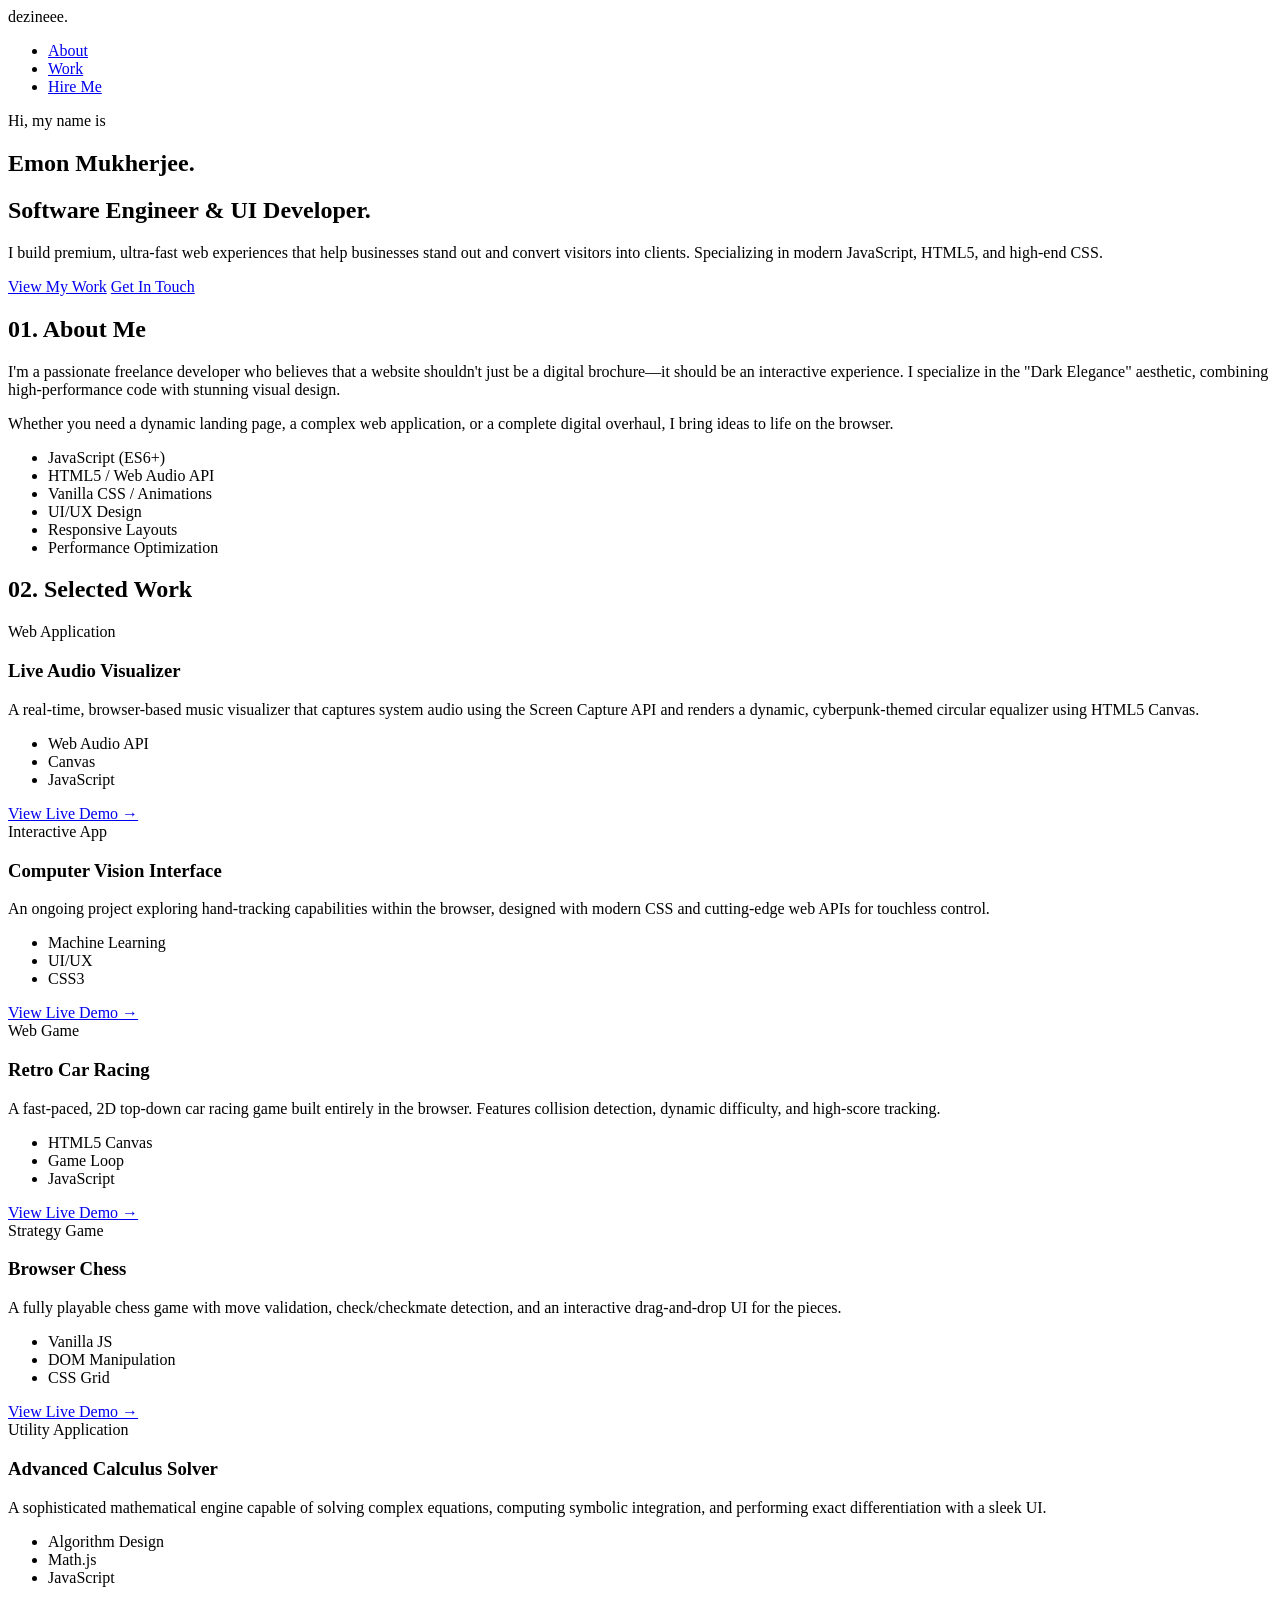
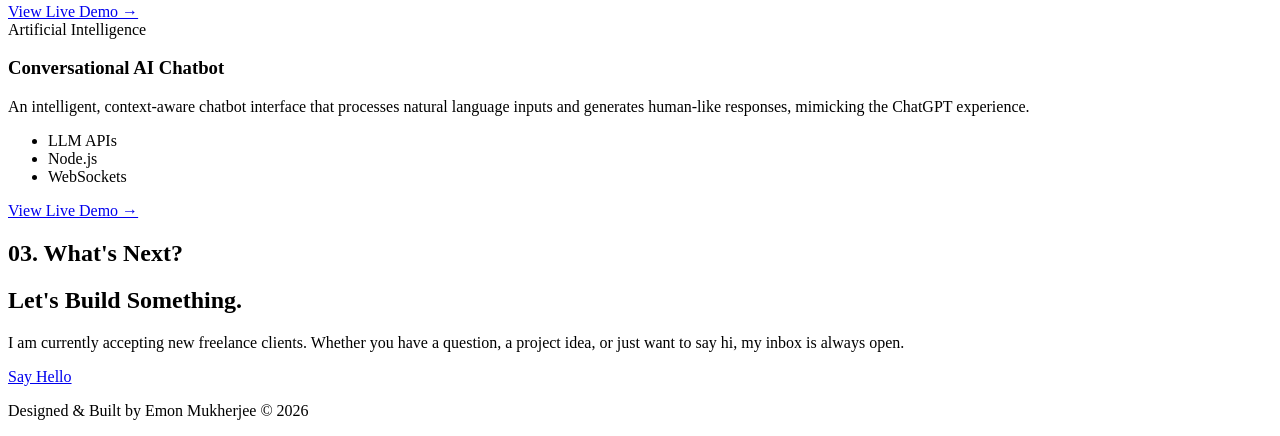
==== index.html @ e7bcaa03 "initial upload" ====
<!DOCTYPE html>
<html lang="en">
<head>
    <meta charset="UTF-8">
    <meta name="viewport" content="width=device-width, initial-scale=1.0">
    <title>dezineee | Premium Web Development</title>
    <meta name="description" content="Portfolio of dezineee by Emon Mukherjee, specializing in premium, high-performance UI and web applications.">
    <link rel="stylesheet" href="style.css">
    <link href="https://fonts.googleapis.com/css2?family=Inter:wght@300;400;600;800&family=Outfit:wght@500;700&display=swap" rel="stylesheet">
</head>
<body>
    <div id="cursor-glow"></div>

    <nav>
        <div class="logo">dezineee.</div>
        <ul class="nav-links">
            <li><a href="#about">About</a></li>
            <li><a href="#projects">Work</a></li>
            <li><a href="#contact" class="btn-nav">Hire Me</a></li>
        </ul>
    </nav>

    <main>
        <!-- Hero Section -->
        <section id="hero" class="fullscreen-section">
            <div class="hero-content reveal">
                <p class="subtitle">Hi, my name is</p>
                <h1 class="glitch-text" data-text="Emon Mukherjee.">Emon Mukherjee.</h1>
                <h2 class="gradient-text">Software Engineer & UI Developer.</h2>
                <p class="description">
                    I build premium, ultra-fast web experiences that help businesses stand out and convert visitors into clients. Specializing in modern JavaScript, HTML5, and high-end CSS.
                </p>
                <div class="hero-cta">
                    <a href="#projects" class="btn primary">View My Work</a>
                    <a href="#contact" class="btn secondary">Get In Touch</a>
                </div>
            </div>
        </section>

        <!-- About/Skills Section -->
        <section id="about" class="content-section">
            <div class="container reveal">
                <h2 class="section-title">01. About Me</h2>
                <div class="about-grid">
                    <div class="about-text">
                        <p>I'm a passionate freelance developer who believes that a website shouldn't just be a digital brochure—it should be an interactive experience. I specialize in the "Dark Elegance" aesthetic, combining high-performance code with stunning visual design.</p>
                        <p>Whether you need a dynamic landing page, a complex web application, or a complete digital overhaul, I bring ideas to life on the browser.</p>
                        
                        <ul class="skills-list">
                            <li>JavaScript (ES6+)</li>
                            <li>HTML5 / Web Audio API</li>
                            <li>Vanilla CSS / Animations</li>
                            <li>UI/UX Design</li>
                            <li>Responsive Layouts</li>
                            <li>Performance Optimization</li>
                        </ul>
                    </div>
                    <div class="about-image">
                        <div class="image-wrapper">
                            <!-- Placeholder for an actual photo or abstract graphic -->
                            <div class="abstract-graphic"></div>
                        </div>
                    </div>
                </div>
            </div>
        </section>

        <!-- Projects Section -->
        <section id="projects" class="content-section">
            <div class="container reveal">
                <h2 class="section-title">02. Selected Work</h2>
                <div class="projects-grid">
                    
                    <!-- Project 1 -->
                    <div class="project-card glass-panel tilt-element">
                        <div class="project-content">
                            <span class="project-overline">Web Application</span>
                            <h3 class="project-title">Live Audio Visualizer</h3>
                            <p class="project-description">A real-time, browser-based music visualizer that captures system audio using the Screen Capture API and renders a dynamic, cyberpunk-themed circular equalizer using HTML5 Canvas.</p>
                            <ul class="project-tech">
                                <li>Web Audio API</li>
                                <li>Canvas</li>
                                <li>JavaScript</li>
                            </ul>
                            <div class="project-links">
                                <a href="#" target="_blank" class="project-link">View Live Demo &rarr;</a>
                            </div>
                        </div>
                    </div>

                    <!-- Project 2 -->
                    <div class="project-card glass-panel tilt-element">
                        <div class="project-content">
                            <span class="project-overline">Interactive App</span>
                            <h3 class="project-title">Computer Vision Interface</h3>
                            <p class="project-description">An ongoing project exploring hand-tracking capabilities within the browser, designed with modern CSS and cutting-edge web APIs for touchless control.</p>
                            <ul class="project-tech">
                                <li>Machine Learning</li>
                                <li>UI/UX</li>
                                <li>CSS3</li>
                            </ul>
                            <div class="project-links">
                                <a href="#" target="_blank" class="project-link">View Live Demo &rarr;</a>
                            </div>
                        </div>
                    </div>

                    <!-- Project 3 -->
                    <div class="project-card glass-panel tilt-element">
                        <div class="project-content">
                            <span class="project-overline">Web Game</span>
                            <h3 class="project-title">Retro Car Racing</h3>
                            <p class="project-description">A fast-paced, 2D top-down car racing game built entirely in the browser. Features collision detection, dynamic difficulty, and high-score tracking.</p>
                            <ul class="project-tech">
                                <li>HTML5 Canvas</li>
                                <li>Game Loop</li>
                                <li>JavaScript</li>
                            </ul>
                            <div class="project-links">
                                <a href="#" target="_blank" class="project-link">View Live Demo &rarr;</a>
                            </div>
                        </div>
                    </div>

                    <!-- Project 4 -->
                    <div class="project-card glass-panel tilt-element">
                        <div class="project-content">
                            <span class="project-overline">Strategy Game</span>
                            <h3 class="project-title">Browser Chess</h3>
                            <p class="project-description">A fully playable chess game with move validation, check/checkmate detection, and an interactive drag-and-drop UI for the pieces.</p>
                            <ul class="project-tech">
                                <li>Vanilla JS</li>
                                <li>DOM Manipulation</li>
                                <li>CSS Grid</li>
                            </ul>
                            <div class="project-links">
                                <a href="#" target="_blank" class="project-link">View Live Demo &rarr;</a>
                            </div>
                        </div>
                    </div>

                    <!-- Project 5 -->
                    <div class="project-card glass-panel tilt-element">
                        <div class="project-content">
                            <span class="project-overline">Utility Application</span>
                            <h3 class="project-title">Advanced Calculus Solver</h3>
                            <p class="project-description">A sophisticated mathematical engine capable of solving complex equations, computing symbolic integration, and performing exact differentiation with a sleek UI.</p>
                            <ul class="project-tech">
                                <li>Algorithm Design</li>
                                <li>Math.js</li>
                                <li>JavaScript</li>
                            </ul>
                            <div class="project-links">
                                <a href="#" target="_blank" class="project-link">View Live Demo &rarr;</a>
                            </div>
                        </div>
                    </div>

                    <!-- Project 6 -->
                    <div class="project-card glass-panel tilt-element">
                        <div class="project-content">
                            <span class="project-overline">Artificial Intelligence</span>
                            <h3 class="project-title">Conversational AI Chatbot</h3>
                            <p class="project-description">An intelligent, context-aware chatbot interface that processes natural language inputs and generates human-like responses, mimicking the ChatGPT experience.</p>
                            <ul class="project-tech">
                                <li>LLM APIs</li>
                                <li>Node.js</li>
                                <li>WebSockets</li>
                            </ul>
                            <div class="project-links">
                                <a href="#" target="_blank" class="project-link">View Live Demo &rarr;</a>
                            </div>
                        </div>
                    </div>

                </div>
            </div>
        </section>

        <!-- Contact Section -->
        <section id="contact" class="fullscreen-section contact-section">
            <div class="container reveal center-text">
                <h2 class="section-title">03. What's Next?</h2>
                <h1 class="big-heading">Let's Build Something.</h1>
                <p class="description max-width-center">
                    I am currently accepting new freelance clients. Whether you have a question, a project idea, or just want to say hi, my inbox is always open.
                </p>
                <a href="mailto:hello@example.com" class="btn primary massive">Say Hello</a>
            </div>
        </section>
    </main>

    <footer>
        <p>Designed & Built by Emon Mukherjee &copy; 2026</p>
    </footer>

    <script src="script.js"></script>
</body>
</html>
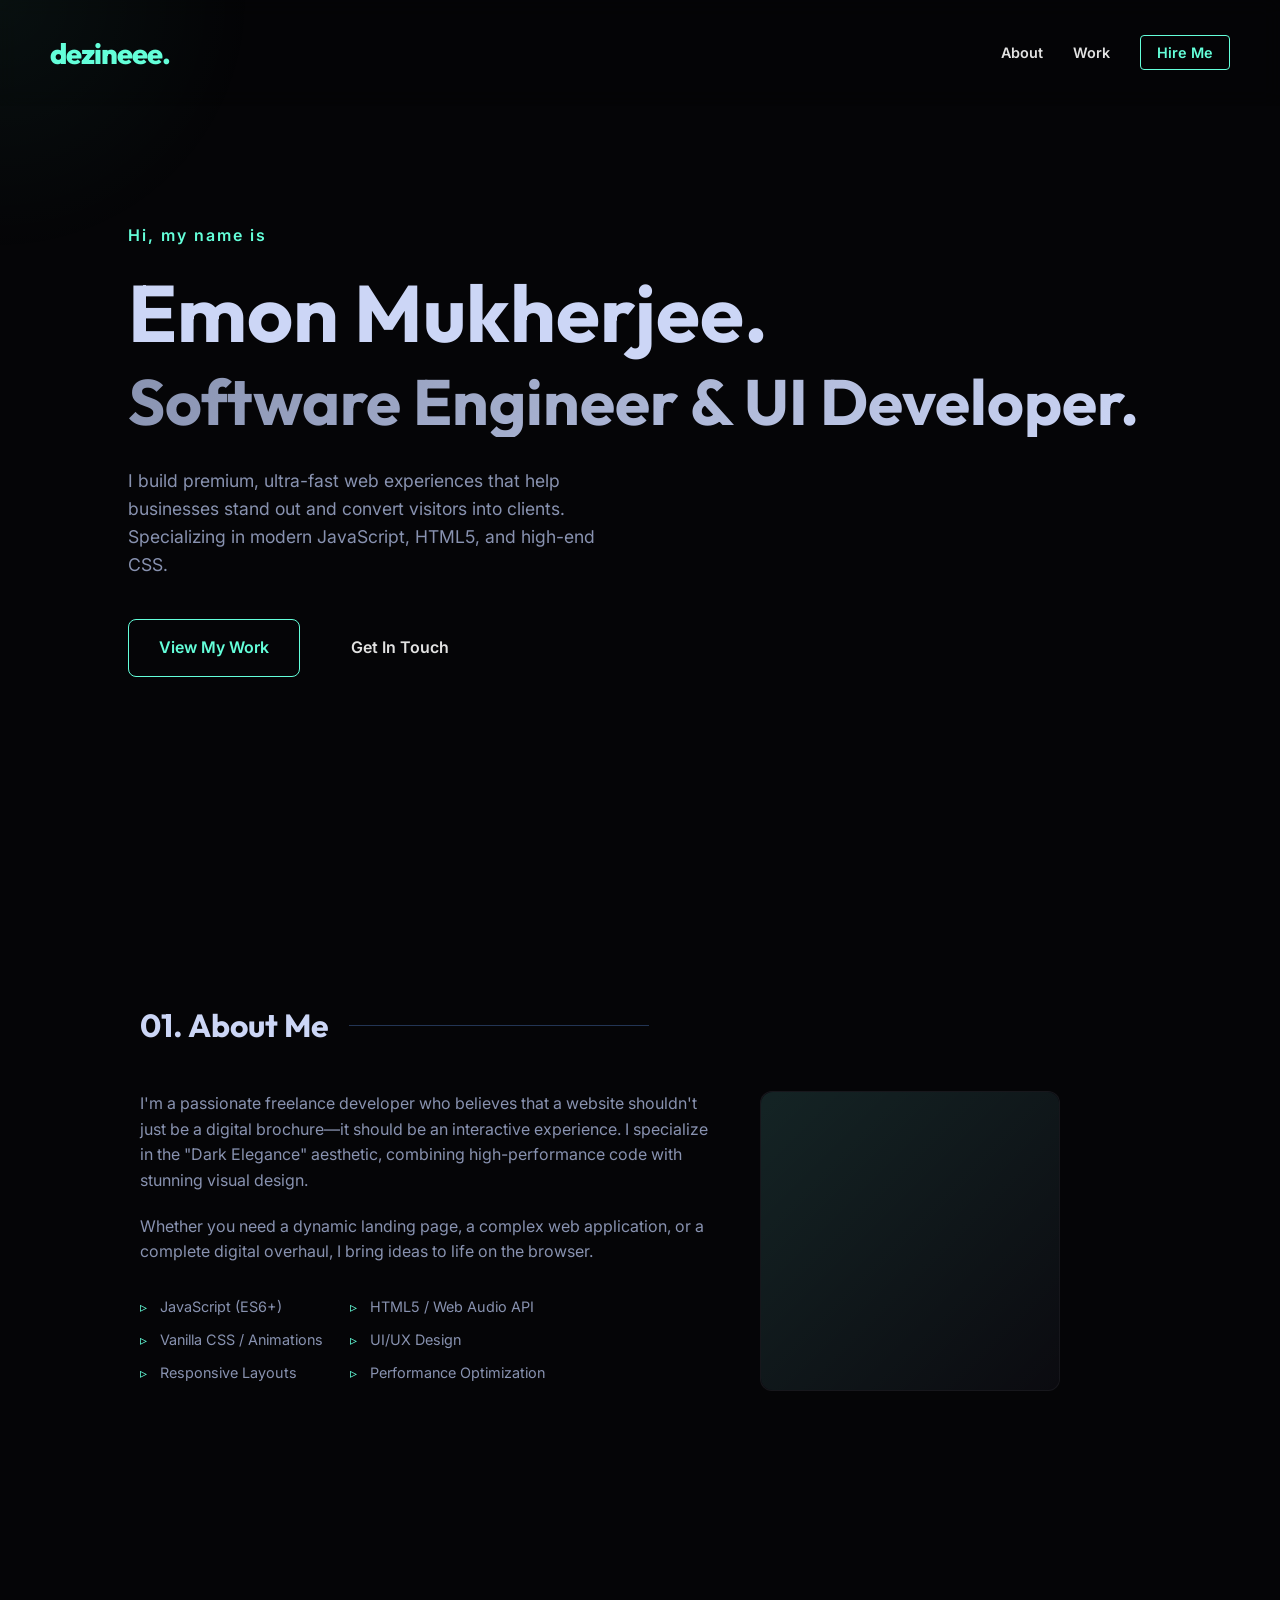
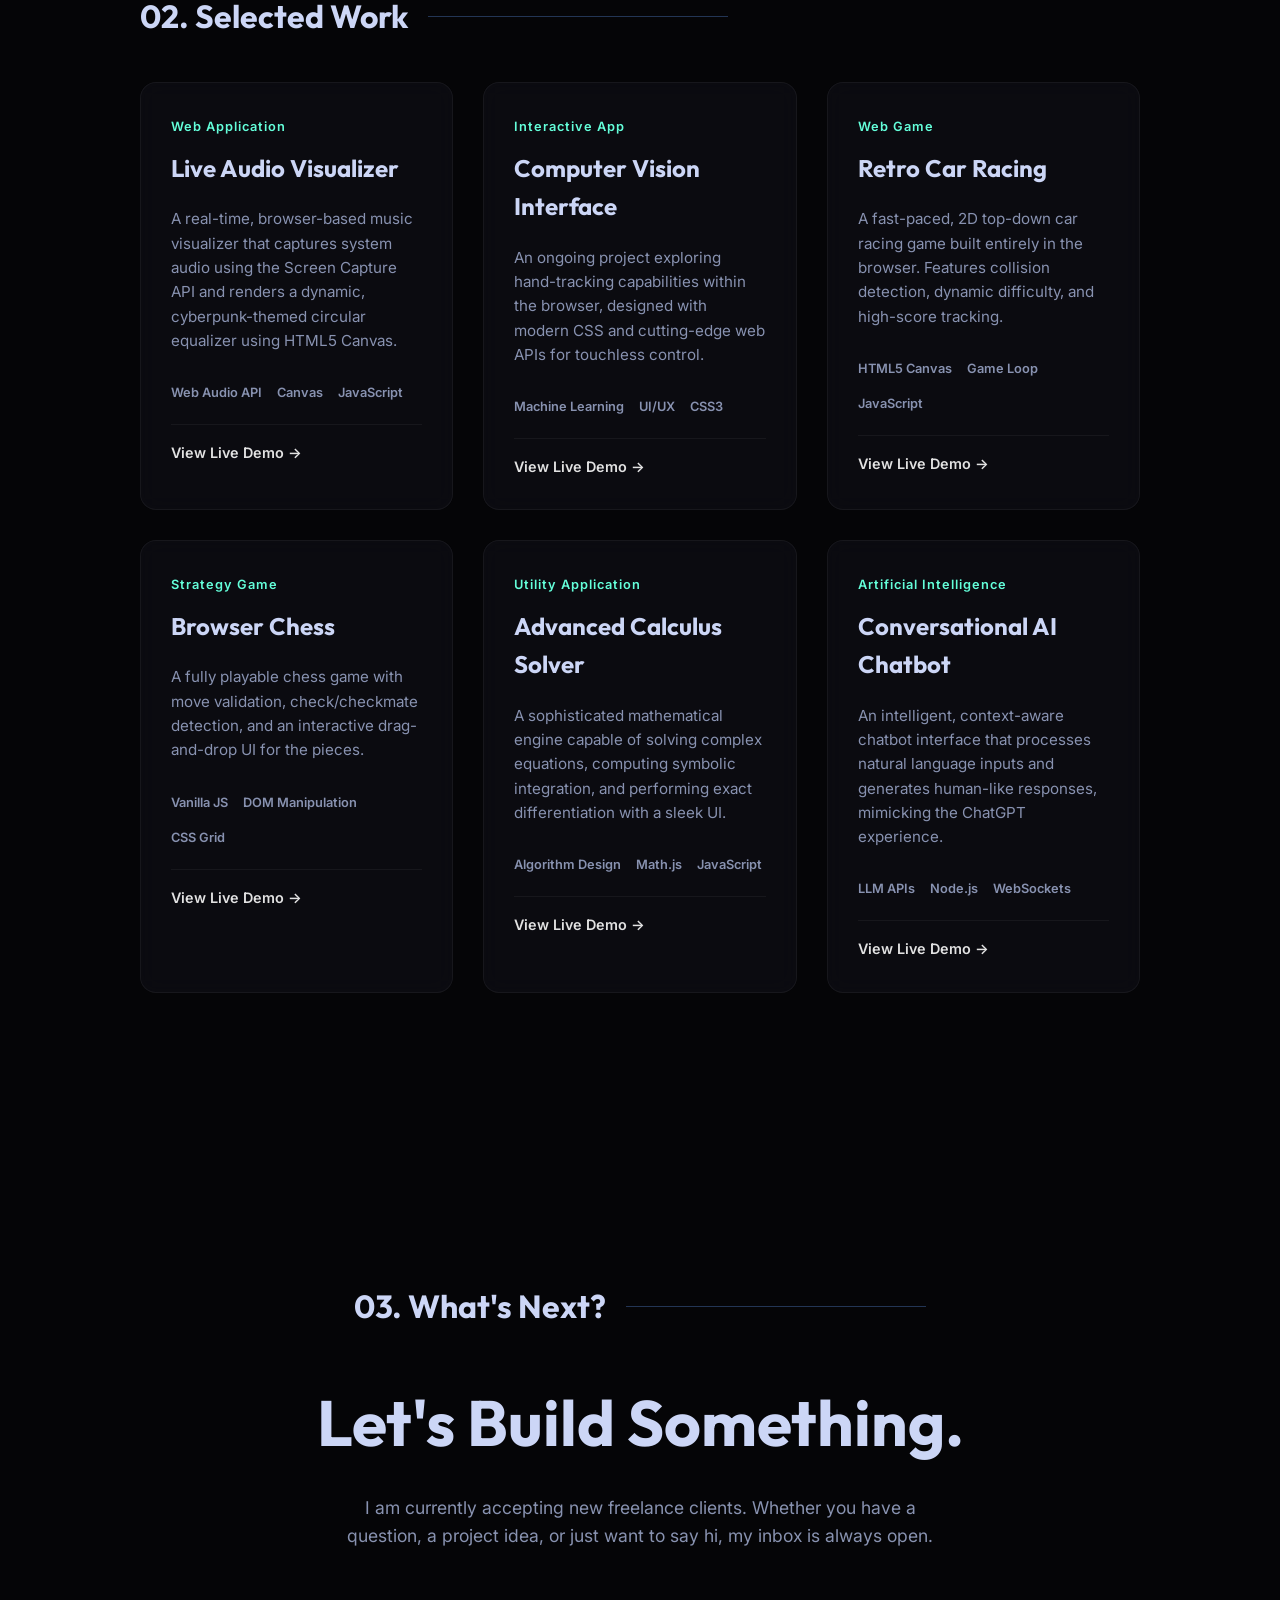
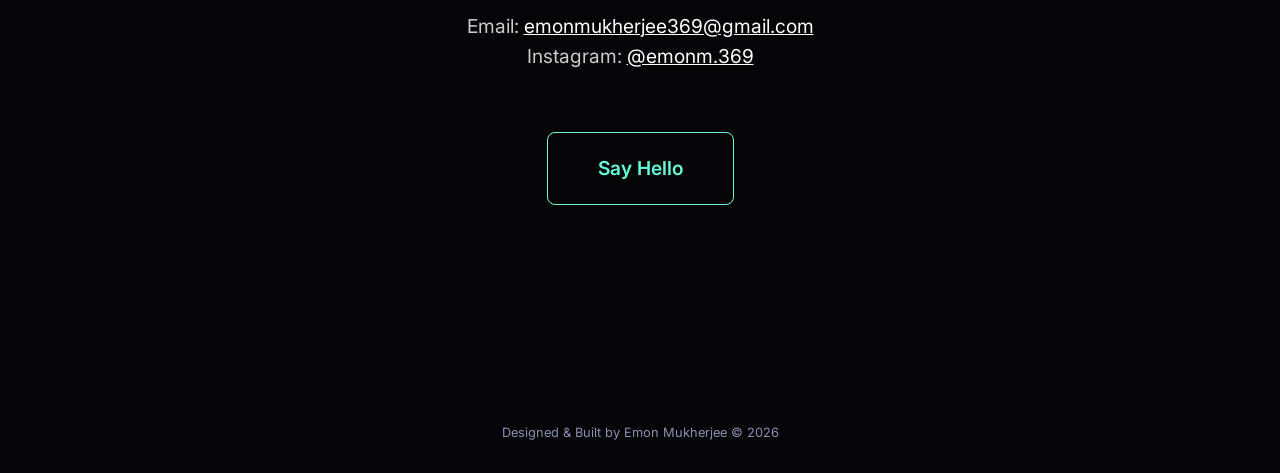
==== commit fb4c3909: "Update portfolio links, contact info, and fix hand tracking app" ====
--- a/index.html
+++ b/index.html
@@ -83,7 +83,7 @@
                                 <li>JavaScript</li>
                             </ul>
                             <div class="project-links">
-                                <a href="#" target="_blank" class="project-link">View Live Demo &rarr;</a>
+                                <a href="https://emonmukherjee369-afk.github.io/music-visualizer/" target="_blank" class="project-link">View Live Demo &rarr;</a>
                             </div>
                         </div>
                     </div>
@@ -100,7 +100,7 @@
                                 <li>CSS3</li>
                             </ul>
                             <div class="project-links">
-                                <a href="#" target="_blank" class="project-link">View Live Demo &rarr;</a>
+                                <a href="https://emonmukherjee369-afk.github.io/hand-tracking-app/" target="_blank" class="project-link">View Live Demo &rarr;</a>
                             </div>
                         </div>
                     </div>
@@ -117,7 +117,7 @@
                                 <li>JavaScript</li>
                             </ul>
                             <div class="project-links">
-                                <a href="#" target="_blank" class="project-link">View Live Demo &rarr;</a>
+                                <a href="https://emonmukherjee369-afk.github.io/car-game/" target="_blank" class="project-link">View Live Demo &rarr;</a>
                             </div>
                         </div>
                     </div>
@@ -134,7 +134,7 @@
                                 <li>CSS Grid</li>
                             </ul>
                             <div class="project-links">
-                                <a href="#" target="_blank" class="project-link">View Live Demo &rarr;</a>
+                                <a href="https://emonmukherjee369-afk.github.io/chess-game/" target="_blank" class="project-link">View Live Demo &rarr;</a>
                             </div>
                         </div>
                     </div>
@@ -151,7 +151,7 @@
                                 <li>JavaScript</li>
                             </ul>
                             <div class="project-links">
-                                <a href="#" target="_blank" class="project-link">View Live Demo &rarr;</a>
+                                <a href="https://emonmukherjee369-afk.github.io/math-solver/" target="_blank" class="project-link">View Live Demo &rarr;</a>
                             </div>
                         </div>
                     </div>
@@ -168,7 +168,7 @@
                                 <li>WebSockets</li>
                             </ul>
                             <div class="project-links">
-                                <a href="#" target="_blank" class="project-link">View Live Demo &rarr;</a>
+                                <a href="https://emonmukherjee369-afk.github.io/ai-chatbot/" target="_blank" class="project-link">View Live Demo &rarr;</a>
                             </div>
                         </div>
                     </div>
@@ -185,7 +185,11 @@
                 <p class="description max-width-center">
                     I am currently accepting new freelance clients. Whether you have a question, a project idea, or just want to say hi, my inbox is always open.
                 </p>
-                <a href="mailto:hello@example.com" class="btn primary massive">Say Hello</a>
+                <div class="contact-info" style="margin: 20px 0; font-size: 1.2rem; color: #ccc;">
+                    <p>Email: <a href="mailto:emonmukherjee369@gmail.com" style="color: #fff; text-decoration: underline;">emonmukherjee369@gmail.com</a></p>
+                    <p>Instagram: <a href="https://instagram.com/emonm.369" target="_blank" style="color: #fff; text-decoration: underline;">@emonm.369</a></p>
+                </div>
+                <a href="mailto:emonmukherjee369@gmail.com" class="btn primary massive">Say Hello</a>
             </div>
         </section>
     </main>
--- a/style.css
+++ b/style.css
@@ -0,0 +1,401 @@
+:root {
+    --bg-dark: #050507;
+    --bg-light: #0a0a0e;
+    --text-primary: #e2e2e2;
+    --text-secondary: #8892b0;
+    --accent: #64ffda;
+    --accent-glow: rgba(100, 255, 218, 0.4);
+    --glass-bg: rgba(16, 16, 24, 0.6);
+    --glass-border: rgba(255, 255, 255, 0.05);
+    
+    --font-sans: 'Inter', sans-serif;
+    --font-heading: 'Outfit', sans-serif;
+}
+
+* {
+    margin: 0;
+    padding: 0;
+    box-sizing: border-box;
+}
+
+html {
+    scroll-behavior: smooth;
+}
+
+body {
+    background-color: var(--bg-dark);
+    color: var(--text-primary);
+    font-family: var(--font-sans);
+    line-height: 1.6;
+    overflow-x: hidden;
+}
+
+/* Custom Cursor Glow */
+#cursor-glow {
+    position: fixed;
+    top: 0;
+    left: 0;
+    width: 600px;
+    height: 600px;
+    background: radial-gradient(circle, rgba(100, 255, 218, 0.05) 0%, transparent 60%);
+    border-radius: 50%;
+    transform: translate(-50%, -50%);
+    pointer-events: none;
+    z-index: 9999;
+    transition: transform 0.1s ease-out;
+}
+
+/* Typography */
+h1, h2, h3, .logo {
+    font-family: var(--font-heading);
+    color: #ccd6f6;
+}
+
+.subtitle {
+    color: var(--accent);
+    font-family: var(--font-sans);
+    font-weight: 600;
+    letter-spacing: 2px;
+    margin-bottom: 20px;
+}
+
+.gradient-text {
+    background: linear-gradient(135deg, #8892b0, #ccd6f6);
+    -webkit-background-clip: text;
+    -webkit-text-fill-color: transparent;
+    font-size: clamp(2rem, 5vw, 4rem);
+    line-height: 1.1;
+    margin-bottom: 30px;
+}
+
+.description {
+    color: var(--text-secondary);
+    font-size: 1.1rem;
+    max-width: 500px;
+    margin-bottom: 40px;
+}
+
+.section-title {
+    display: flex;
+    align-items: center;
+    font-size: clamp(1.5rem, 3vw, 2rem);
+    margin-bottom: 40px;
+    white-space: nowrap;
+}
+
+.section-title::after {
+    content: "";
+    display: block;
+    width: 300px;
+    height: 1px;
+    background-color: #233554;
+    margin-left: 20px;
+}
+
+/* Navigation */
+nav {
+    display: flex;
+    justify-content: space-between;
+    align-items: center;
+    padding: 30px 50px;
+    position: fixed;
+    width: 100%;
+    top: 0;
+    z-index: 100;
+    background: rgba(5, 5, 7, 0.85);
+    backdrop-filter: blur(10px);
+}
+
+.logo {
+    font-size: 1.8rem;
+    font-weight: 800;
+    color: var(--accent);
+    letter-spacing: -1px;
+}
+
+.nav-links {
+    display: flex;
+    list-style: none;
+    gap: 30px;
+    align-items: center;
+}
+
+.nav-links a {
+    color: var(--text-primary);
+    text-decoration: none;
+    font-size: 0.9rem;
+    font-weight: 600;
+    transition: color 0.3s ease;
+}
+
+.nav-links a:hover {
+    color: var(--accent);
+}
+
+.btn-nav {
+    border: 1px solid var(--accent);
+    padding: 8px 16px;
+    border-radius: 4px;
+    color: var(--accent) !important;
+}
+
+.btn-nav:hover {
+    background: rgba(100, 255, 218, 0.1);
+}
+
+/* Buttons */
+.btn {
+    display: inline-block;
+    padding: 15px 30px;
+    border-radius: 8px;
+    text-decoration: none;
+    font-weight: 600;
+    font-family: var(--font-sans);
+    transition: all 0.3s ease;
+    cursor: pointer;
+}
+
+.btn.primary {
+    background: transparent;
+    color: var(--accent);
+    border: 1px solid var(--accent);
+}
+
+.btn.primary:hover {
+    background: rgba(100, 255, 218, 0.1);
+    box-shadow: 0 0 20px var(--accent-glow);
+    transform: translateY(-3px);
+}
+
+.btn.secondary {
+    color: var(--text-primary);
+    border: 1px solid transparent;
+}
+
+.btn.secondary:hover {
+    color: var(--accent);
+}
+
+.btn.massive {
+    padding: 20px 50px;
+    font-size: 1.2rem;
+    margin-top: 40px;
+}
+
+/* Layouts */
+.fullscreen-section {
+    min-height: 100vh;
+    display: flex;
+    flex-direction: column;
+    justify-content: center;
+    padding: 0 10vw;
+}
+
+.content-section {
+    padding: 100px 10vw;
+}
+
+.container {
+    max-width: 1000px;
+    margin: 0 auto;
+}
+
+/* Hero Section specific */
+.hero-content h1 {
+    font-size: clamp(3rem, 8vw, 5rem);
+    line-height: 1.1;
+    margin-bottom: 10px;
+}
+
+.hero-cta {
+    display: flex;
+    gap: 20px;
+}
+
+/* About Section */
+.about-grid {
+    display: grid;
+    grid-template-columns: 3fr 2fr;
+    gap: 50px;
+}
+
+.about-text p {
+    color: var(--text-secondary);
+    margin-bottom: 20px;
+}
+
+.skills-list {
+    display: grid;
+    grid-template-columns: repeat(2, minmax(140px, 200px));
+    gap: 10px;
+    list-style: none;
+    margin-top: 30px;
+}
+
+.skills-list li {
+    position: relative;
+    padding-left: 20px;
+    color: var(--text-secondary);
+    font-size: 0.9rem;
+}
+
+.skills-list li::before {
+    content: "▹";
+    position: absolute;
+    left: 0;
+    color: var(--accent);
+}
+
+.image-wrapper {
+    position: relative;
+    width: 100%;
+    max-width: 300px;
+    aspect-ratio: 1;
+    border-radius: 12px;
+    background-color: var(--glass-bg);
+    border: 1px solid var(--glass-border);
+    transition: all 0.3s ease;
+}
+
+.image-wrapper:hover {
+    transform: translate(-5px, -5px);
+    box-shadow: 10px 10px 0 var(--accent);
+}
+
+.abstract-graphic {
+    width: 100%;
+    height: 100%;
+    background: linear-gradient(135deg, rgba(100,255,218,0.1), rgba(5,5,7,0));
+    border-radius: 12px;
+}
+
+/* Projects Section */
+.projects-grid {
+    display: grid;
+    grid-template-columns: repeat(auto-fill, minmax(300px, 1fr));
+    gap: 30px;
+}
+
+.glass-panel {
+    background: var(--glass-bg);
+    border: 1px solid var(--glass-border);
+    border-radius: 16px;
+    padding: 30px;
+    backdrop-filter: blur(10px);
+    -webkit-backdrop-filter: blur(10px);
+    transition: transform 0.3s ease, box-shadow 0.3s ease;
+}
+
+.project-card:hover {
+    transform: translateY(-10px);
+    box-shadow: 0 20px 40px rgba(0,0,0,0.4);
+    border-color: rgba(100, 255, 218, 0.3);
+}
+
+.project-overline {
+    color: var(--accent);
+    font-family: var(--font-sans);
+    font-size: 0.8rem;
+    font-weight: 600;
+    letter-spacing: 1px;
+}
+
+.project-title {
+    font-size: 1.5rem;
+    margin: 10px 0 20px 0;
+}
+
+.project-description {
+    color: var(--text-secondary);
+    font-size: 0.95rem;
+    margin-bottom: 30px;
+}
+
+.project-tech {
+    display: flex;
+    flex-wrap: wrap;
+    gap: 15px;
+    list-style: none;
+    color: var(--text-secondary);
+    font-family: var(--font-sans);
+    font-size: 0.8rem;
+    font-weight: 600;
+    margin-bottom: 20px;
+}
+
+.project-links {
+    margin-top: auto;
+    padding-top: 15px;
+    border-top: 1px solid var(--glass-border);
+}
+
+.project-link {
+    color: var(--text-primary);
+    text-decoration: none;
+    font-size: 0.9rem;
+    font-weight: 600;
+    transition: color 0.3s ease;
+    display: inline-flex;
+    align-items: center;
+    gap: 5px;
+}
+
+.project-link:hover {
+    color: var(--accent);
+}
+
+/* Contact */
+.center-text {
+    text-align: center;
+    display: flex;
+    flex-direction: column;
+    align-items: center;
+}
+
+.big-heading {
+    font-size: clamp(2.5rem, 5vw, 4rem);
+    margin-bottom: 20px;
+}
+
+.max-width-center {
+    max-width: 600px;
+}
+
+footer {
+    text-align: center;
+    padding: 30px;
+    color: var(--text-secondary);
+    font-size: 0.8rem;
+}
+
+/* Animations */
+.reveal {
+    opacity: 0;
+    transform: translateY(50px);
+    transition: all 0.8s ease-out;
+}
+
+.reveal.active {
+    opacity: 1;
+    transform: translateY(0);
+}
+
+/* Responsive */
+@media (max-width: 768px) {
+    .about-grid {
+        grid-template-columns: 1fr;
+    }
+    
+    nav {
+        padding: 20px;
+    }
+    
+    .nav-links {
+        display: none; /* In a full build, this would be a hamburger menu */
+    }
+    
+    .fullscreen-section, .content-section {
+        padding-left: 20px;
+        padding-right: 20px;
+    }
+}
